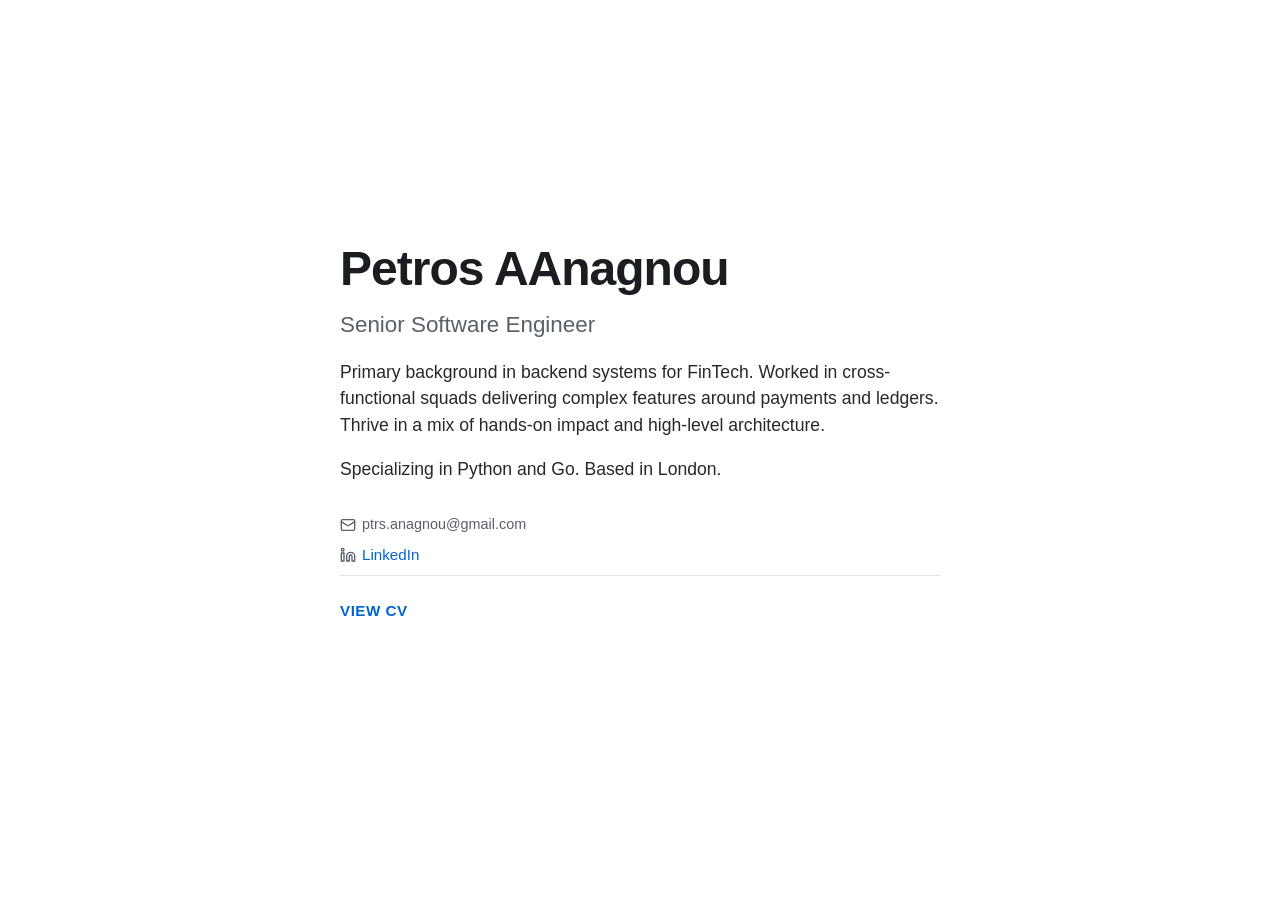
==== index.html @ 63329c26 "test" ====
<!DOCTYPE html>
<html lang="en">
<head>
    <meta charset="UTF-8">
    <meta name="viewport" content="width=device-width, initial-scale=1.0">
    <title>Petros Anagnou | Senior Software Engineer</title>
    <style>
        :root {
            --bg-color: #ffffff;
            --text-color: #24292e;
            --heading-color: #1a1d21;
            --accent-color: #0066cc;
            --border-color: #e1e4e8;
            --secondary-text: #586069;
            --max-width: 600px;
        }

        /* Prevent scrolling */
        html, body {
            height: 100%;
            margin: 0;
            padding: 0;
            overflow: hidden; 
        }

        body {
            font-family: -apple-system, BlinkMacSystemFont, "Segoe UI", Helvetica, Arial, sans-serif;
            line-height: 1.5;
            color: var(--text-color);
            background-color: var(--bg-color);
            display: flex;
            align-items: center;
            justify-content: center;
            text-rendering: optimizeLegibility;
        }

        main {
            max-width: var(--max-width);
            width: 90%;
            /* Vertical centering tweak */
            padding-bottom: 5vh; 
        }

        h1 {
            font-size: clamp(2rem, 8vw, 3rem); /* Responsive font size */
            margin: 0 0 0.2rem 0;
            color: var(--heading-color);
            letter-spacing: -1px;
        }

        .subtitle {
            font-size: clamp(1.1rem, 4vw, 1.4rem);
            color: var(--secondary-text);
            margin: 0 0 0.5rem 0;
            font-weight: 400;
        }

        .email {
            color: var(--secondary-text);
            font-size: 0.9rem;
            margin: 0 0 0.5rem 0;
            display: flex;
            align-items: center;
            gap: 6px;
        }

        .email svg {
            flex-shrink: 0;
        }

        .linkedin {
            color: var(--secondary-text);
            font-size: 0.9rem;
            margin: 0 0 0.5rem 0;
            display: flex;
            align-items: center;
            gap: 6px;
        }

        .linkedin svg {
            flex-shrink: 0;
        }

        .linkedin a {
            color: var(--accent-color);
            text-decoration: none;
            font-weight: 500;
        }

        .linkedin a:hover {
            color: var(--text-color);
            text-decoration: underline;
        }

        .description {
            font-size: clamp(1rem, 3vw, 1.1rem);
            margin-bottom: 2rem;
        }

        .description p {
            margin-bottom: 1rem;
        }

        .nav-links {
            display: flex;
            flex-wrap: wrap;
            gap: 25px;
            border-top: 1px solid var(--border-color);
            padding-top: 1.5rem;
        }

        a {
            color: var(--accent-color);
            text-decoration: none;
            font-weight: 500;
            font-size: 0.95rem;
            transition: color 0.2s ease;
        }

        a:hover {
            color: var(--text-color);
            text-decoration: underline;
        }

        .cv-link {
            font-weight: 700;
            text-transform: uppercase;
            letter-spacing: 0.5px;
        }

        /* Hide overflow only on desktop, allow it on very short mobile screens */
        @media (max-height: 450px) {
            html, body { overflow: auto; }
            body { align-items: flex-start; padding-top: 20px; }
        }
    </style>
</head>
<body>

<main>
    <h1>Petros AAnagnou</h1>
    <p class="subtitle">Senior Software Engineer</p>

    <section class="description">
        <p>
            Primary background in backend systems
            for FinTech. Worked in cross-functional squads delivering complex
            features around payments and ledgers. Thrive in a mix of hands-on
            impact and high-level architecture.        </p>
        <p>
            Specializing in Python and Go. Based in London.
        </p>
    </section>

    <p class="email">
        <svg xmlns="http://www.w3.org/2000/svg" width="16" height="16" viewBox="0 0 24 24" fill="none" stroke="currentColor" stroke-width="2" stroke-linecap="round" stroke-linejoin="round"><rect width="20" height="16" x="2" y="4" rx="2"/><path d="m22 7-8.97 5.7a1.94 1.94 0 0 1-2.06 0L2 7"/></svg>
        ptrs.anagnou@gmail.com
    </p>
    <p class="linkedin">
        <svg xmlns="http://www.w3.org/2000/svg" width="16" height="16" viewBox="0 0 24 24" fill="none" stroke="currentColor" stroke-width="2" stroke-linecap="round" stroke-linejoin="round"><path d="M16 8a6 6 0 0 1 6 6v7h-4v-7a2 2 0 0 0-2-2 2 2 0 0 0-2 2v7h-4v-7a6 6 0 0 1 6-6z"/><rect width="4" height="12" x="2" y="9"/><circle cx="4" cy="4" r="2"/></svg>
        <a href="https://www.linkedin.com/in/petros-anagnou-3a5a24148/" target="_blank">LinkedIn</a>
    </p>

    <nav class="nav-links">
        <a href="cv.html" class="cv-link">View CV</a>
    </nav>
</main>

</body>
</html>
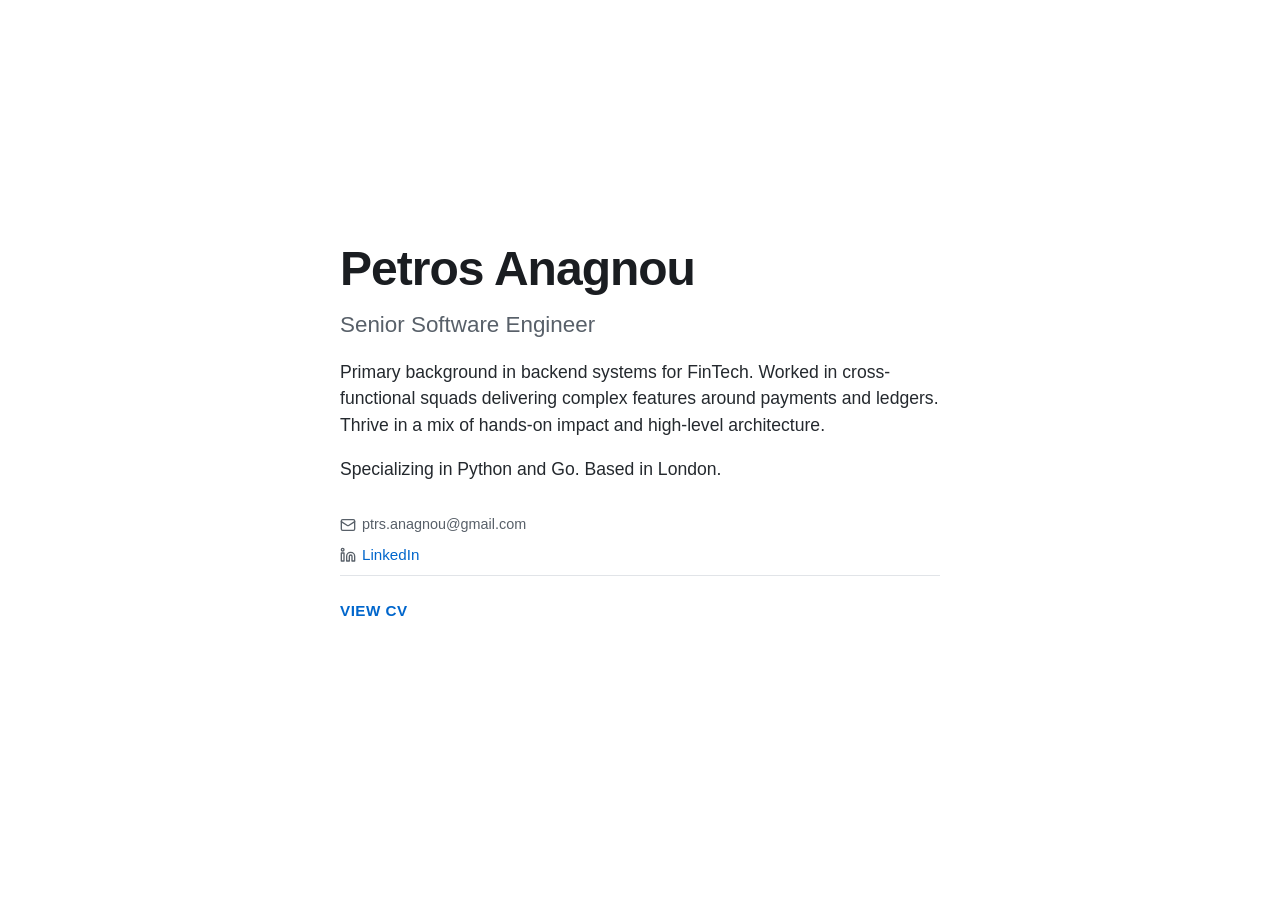
==== commit 2816bbed: "Revert "test" This reverts commit 63329c264737743bf85134c4fe7e9989e681fd12." ====
--- a/index.html
+++ b/index.html
@@ -138,7 +138,7 @@
 <body>
 
 <main>
-    <h1>Petros AAnagnou</h1>
+    <h1>Petros Anagnou</h1>
     <p class="subtitle">Senior Software Engineer</p>
 
     <section class="description">
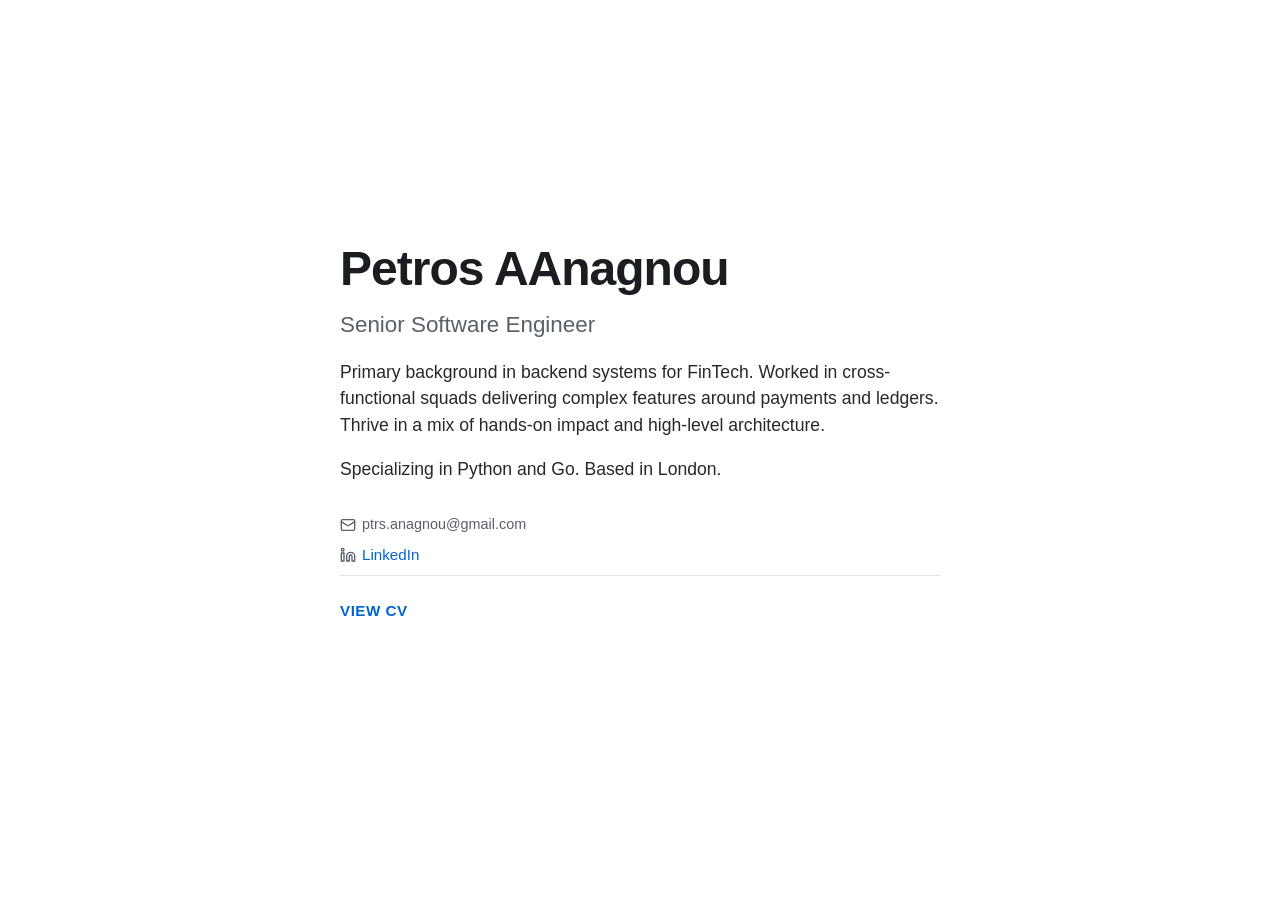
==== commit 962c1334: "Reapply "test" This reverts commit 2816bbed681fa879f0aeac3200eafba9171b012f." ====
--- a/index.html
+++ b/index.html
@@ -138,7 +138,7 @@
 <body>
 
 <main>
-    <h1>Petros Anagnou</h1>
+    <h1>Petros AAnagnou</h1>
     <p class="subtitle">Senior Software Engineer</p>
 
     <section class="description">
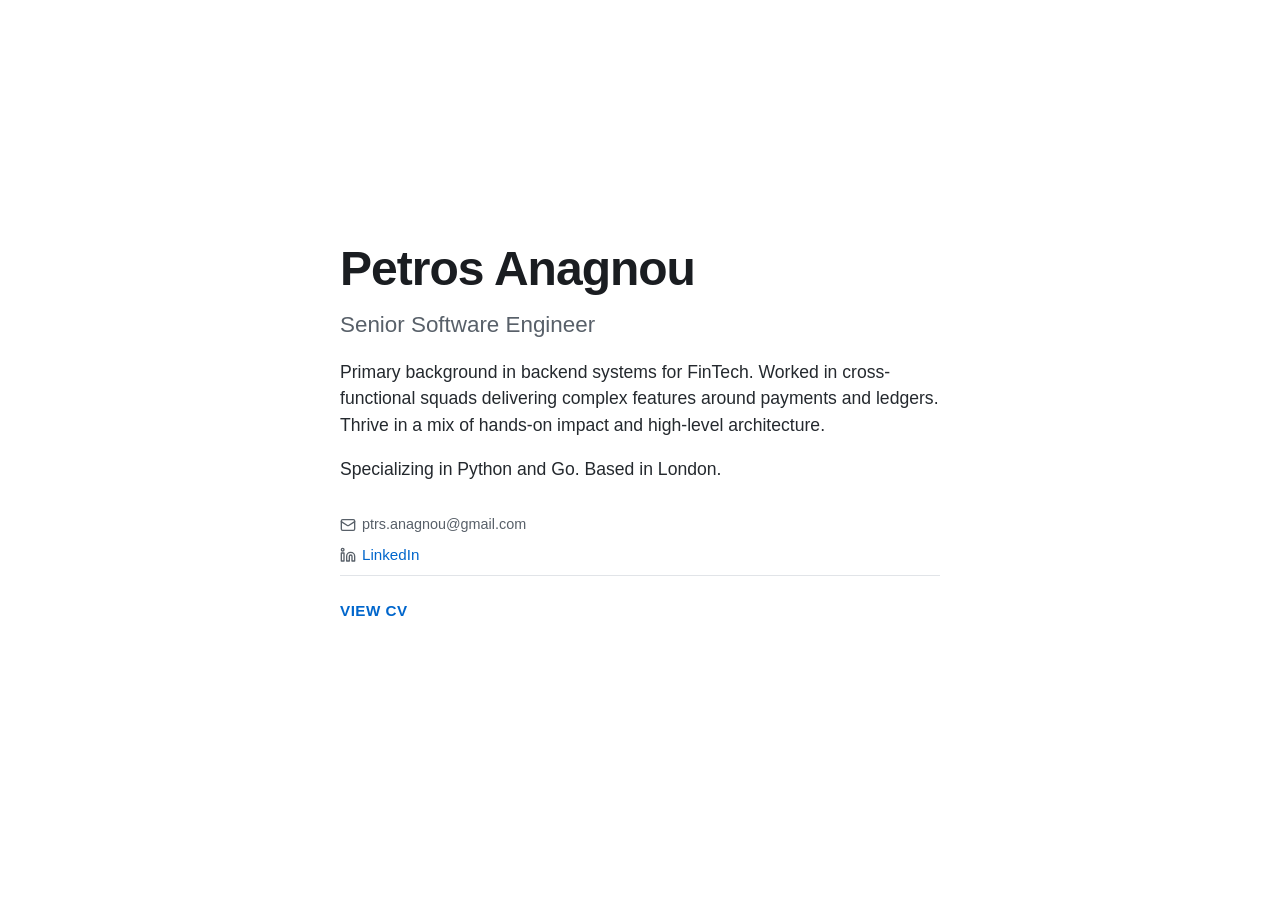
==== commit f589b328: "Revert "Reapply "test"" This reverts commit 962c133418ca8710c86428886aaecfdf4260e7f3." ====
--- a/index.html
+++ b/index.html
@@ -138,7 +138,7 @@
 <body>
 
 <main>
-    <h1>Petros AAnagnou</h1>
+    <h1>Petros Anagnou</h1>
     <p class="subtitle">Senior Software Engineer</p>
 
     <section class="description">
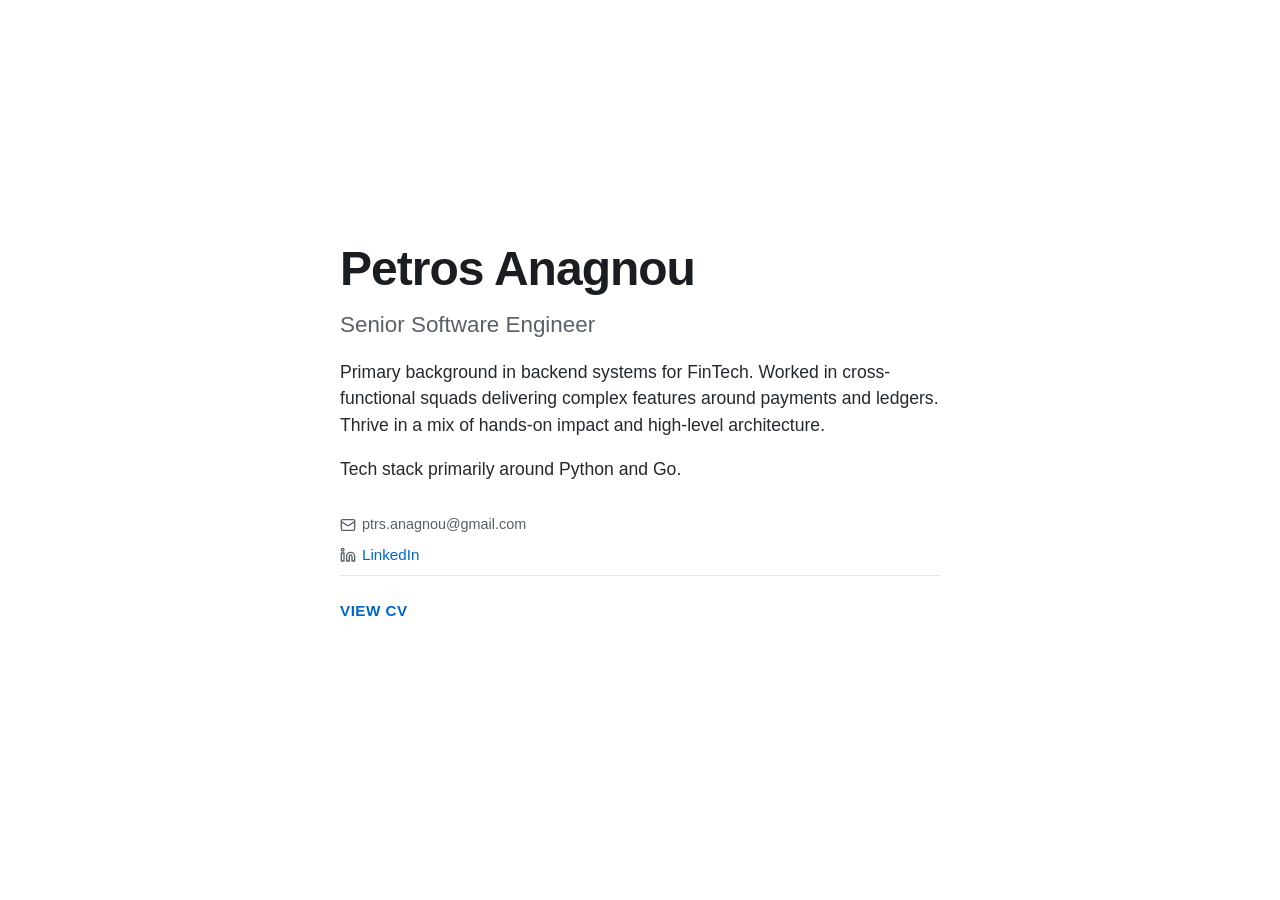
==== commit bb2c852a: "Add tech stack" ====
--- a/index.html
+++ b/index.html
@@ -148,7 +148,7 @@
             features around payments and ledgers. Thrive in a mix of hands-on
             impact and high-level architecture.        </p>
         <p>
-            Specializing in Python and Go. Based in London.
+            Tech stack primarily around Python and Go.
         </p>
     </section>
 
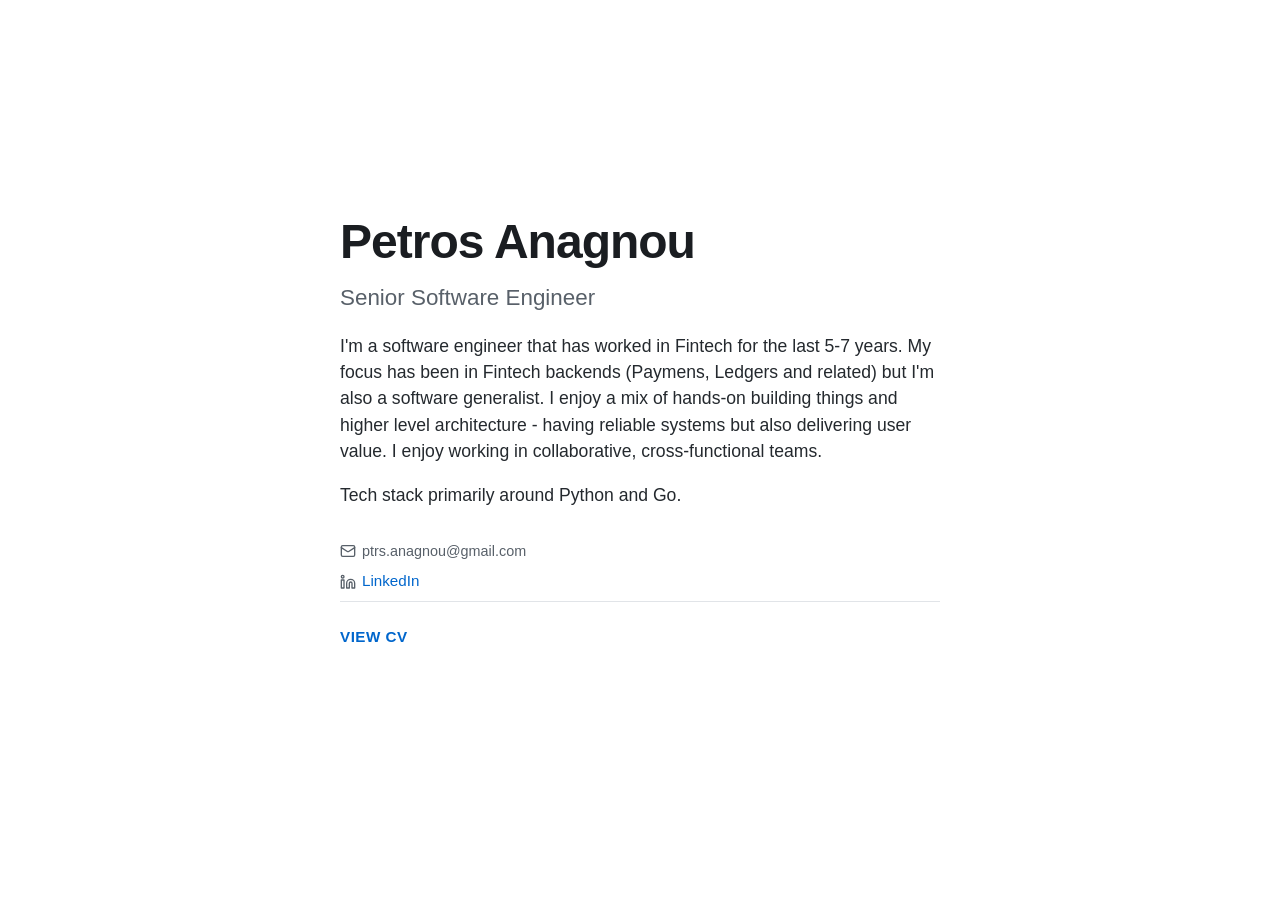
==== commit 081dad5f: "Change summary" ====
--- a/index.html
+++ b/index.html
@@ -143,10 +143,10 @@
 
     <section class="description">
         <p>
-            Primary background in backend systems
-            for FinTech. Worked in cross-functional squads delivering complex
-            features around payments and ledgers. Thrive in a mix of hands-on
-            impact and high-level architecture.        </p>
+	I'm a software engineer that has worked in Fintech for the last 5-7 years.
+My focus has been in Fintech backends (Paymens, Ledgers and related) but I'm also a software generalist.
+I enjoy a mix of hands-on building things and higher level architecture - having reliable systems but also delivering user value.
+I enjoy working in collaborative, cross-functional teams.
         <p>
             Tech stack primarily around Python and Go.
         </p>
@@ -167,4 +167,4 @@
 </main>
 
 </body>
-</html>+</html>
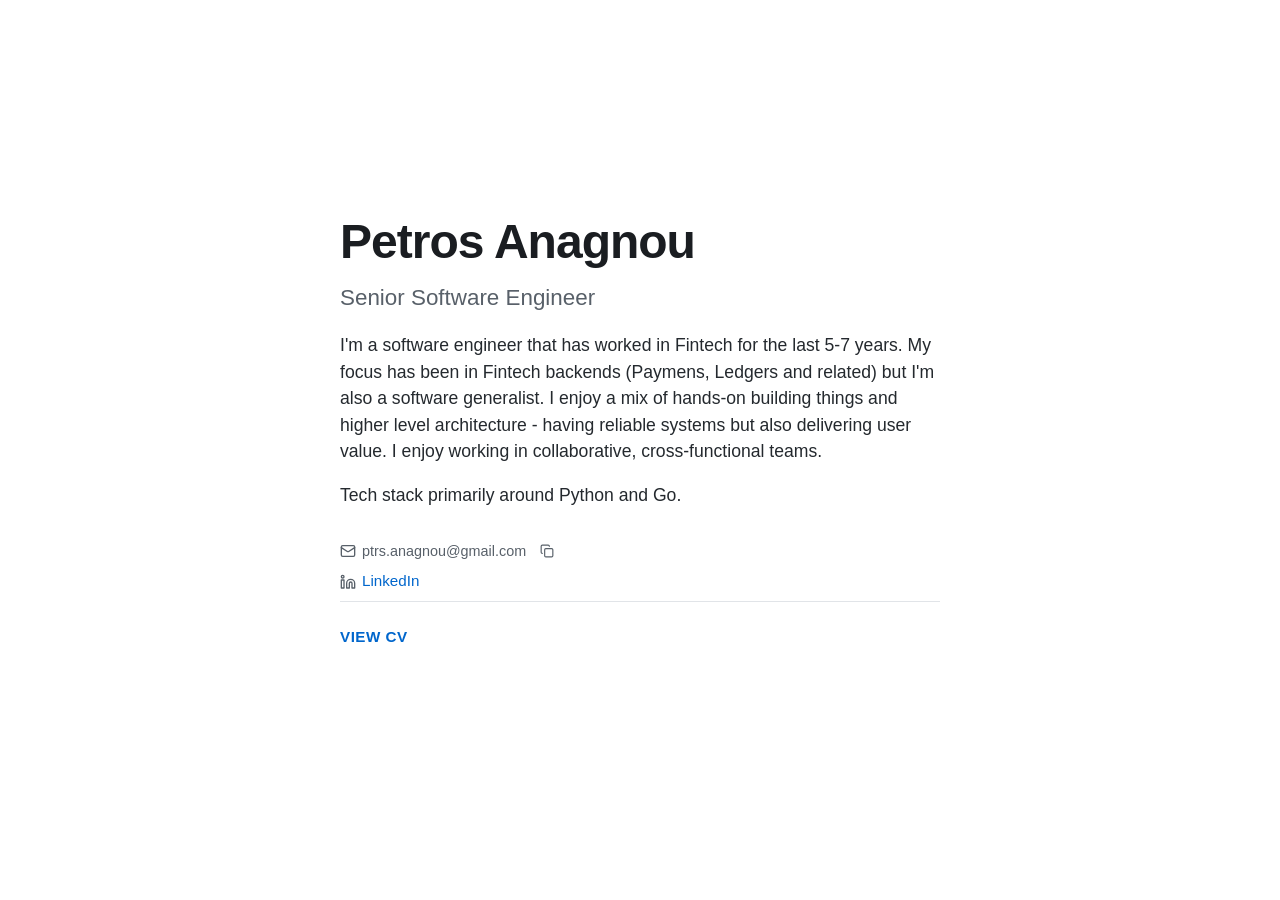
==== commit 4addb7e0: "Copy button" ====
--- a/index.html
+++ b/index.html
@@ -68,6 +68,28 @@
             flex-shrink: 0;
         }
 
+        .copy-btn {
+            background: none;
+            border: none;
+            cursor: pointer;
+            padding: 4px;
+            margin-left: 4px;
+            color: var(--secondary-text);
+            border-radius: 4px;
+            display: flex;
+            align-items: center;
+            transition: color 0.2s ease, background-color 0.2s ease;
+        }
+
+        .copy-btn:hover {
+            color: var(--text-color);
+            background-color: var(--border-color);
+        }
+
+        .copy-btn.copied {
+            color: #28a745;
+        }
+
         .linkedin {
             color: var(--secondary-text);
             font-size: 0.9rem;
@@ -154,7 +176,11 @@
 
     <p class="email">
         <svg xmlns="http://www.w3.org/2000/svg" width="16" height="16" viewBox="0 0 24 24" fill="none" stroke="currentColor" stroke-width="2" stroke-linecap="round" stroke-linejoin="round"><rect width="20" height="16" x="2" y="4" rx="2"/><path d="m22 7-8.97 5.7a1.94 1.94 0 0 1-2.06 0L2 7"/></svg>
-        ptrs.anagnou@gmail.com
+        <span id="email-text">ptrs.anagnou@gmail.com</span>
+        <button class="copy-btn" onclick="copyEmail()" aria-label="Copy email">
+            <svg id="copy-icon" xmlns="http://www.w3.org/2000/svg" width="14" height="14" viewBox="0 0 24 24" fill="none" stroke="currentColor" stroke-width="2" stroke-linecap="round" stroke-linejoin="round"><rect width="14" height="14" x="8" y="8" rx="2" ry="2"/><path d="M4 16c-1.1 0-2-.9-2-2V4c0-1.1.9-2 2-2h10c1.1 0 2 .9 2 2"/></svg>
+            <svg id="check-icon" style="display:none" xmlns="http://www.w3.org/2000/svg" width="14" height="14" viewBox="0 0 24 24" fill="none" stroke="currentColor" stroke-width="2" stroke-linecap="round" stroke-linejoin="round"><path d="M20 6 9 17l-5-5"/></svg>
+        </button>
     </p>
     <p class="linkedin">
         <svg xmlns="http://www.w3.org/2000/svg" width="16" height="16" viewBox="0 0 24 24" fill="none" stroke="currentColor" stroke-width="2" stroke-linecap="round" stroke-linejoin="round"><path d="M16 8a6 6 0 0 1 6 6v7h-4v-7a2 2 0 0 0-2-2 2 2 0 0 0-2 2v7h-4v-7a6 6 0 0 1 6-6z"/><rect width="4" height="12" x="2" y="9"/><circle cx="4" cy="4" r="2"/></svg>
@@ -166,5 +192,26 @@
     </nav>
 </main>
 
+<script>
+    function copyEmail() {
+        const email = 'ptrs.anagnou@gmail.com';
+        navigator.clipboard.writeText(email).then(() => {
+            const copyBtn = document.querySelector('.copy-btn');
+            const copyIcon = document.getElementById('copy-icon');
+            const checkIcon = document.getElementById('check-icon');
+            
+            copyBtn.classList.add('copied');
+            copyIcon.style.display = 'none';
+            checkIcon.style.display = 'block';
+            
+            setTimeout(() => {
+                copyBtn.classList.remove('copied');
+                copyIcon.style.display = 'block';
+                checkIcon.style.display = 'none';
+            }, 2000);
+        });
+    }
+</script>
+
 </body>
 </html>
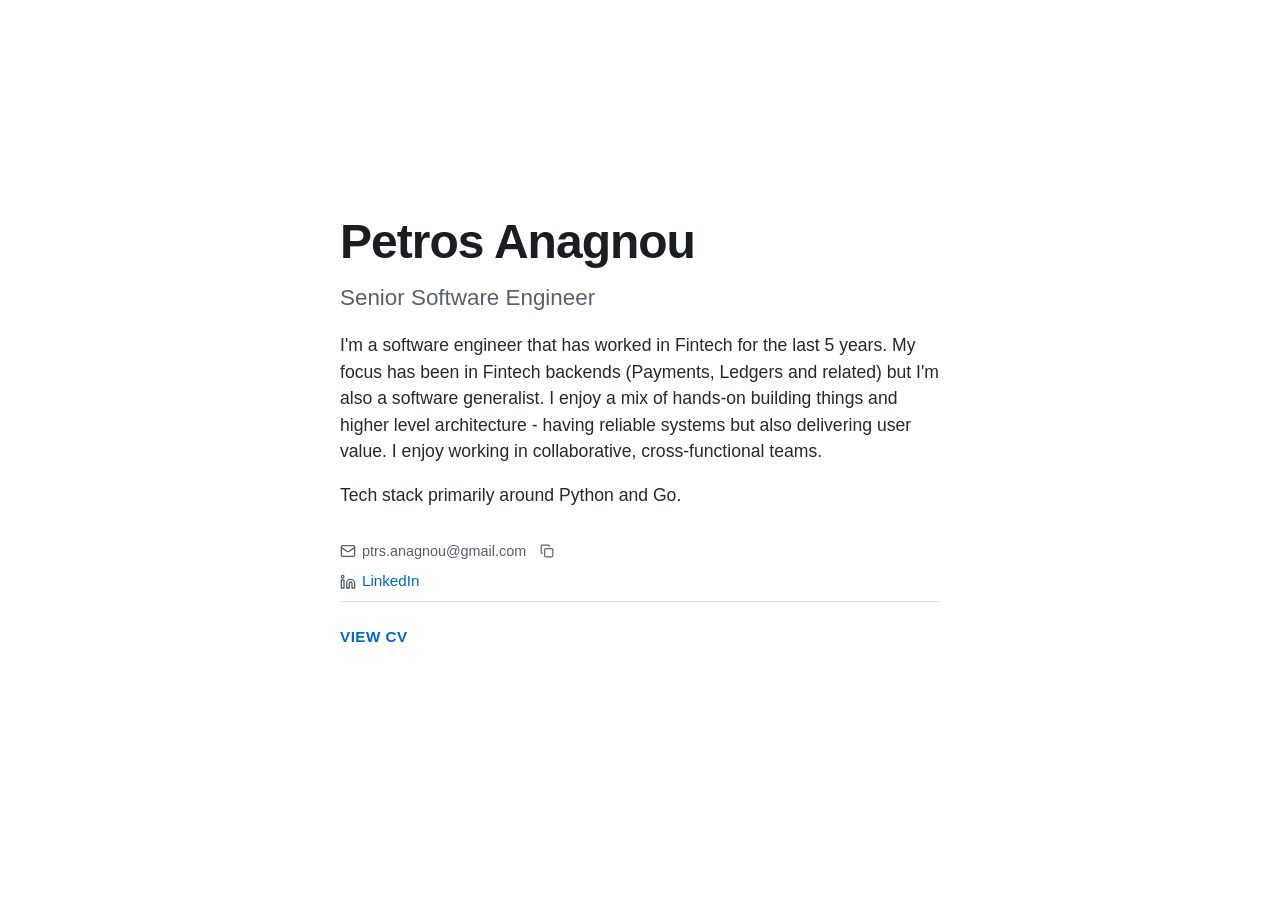
==== commit 4edd3dd5: "Typos and formatting" ====
--- a/index.html
+++ b/index.html
@@ -1,217 +1,289 @@
-<!DOCTYPE html>
+<!doctype html>
 <html lang="en">
-<head>
-    <meta charset="UTF-8">
-    <meta name="viewport" content="width=device-width, initial-scale=1.0">
-    <title>Petros Anagnou | Senior Software Engineer</title>
+  <head>
+    <meta charset="UTF-8" />
+    <meta name="viewport" content="width=device-width, initial-scale=1.0" />
+    <title>Petros Anagnou</title>
     <style>
-        :root {
-            --bg-color: #ffffff;
-            --text-color: #24292e;
-            --heading-color: #1a1d21;
-            --accent-color: #0066cc;
-            --border-color: #e1e4e8;
-            --secondary-text: #586069;
-            --max-width: 600px;
+      :root {
+        --bg-color: #ffffff;
+        --text-color: #24292e;
+        --heading-color: #1a1d21;
+        --accent-color: #0066cc;
+        --border-color: #e1e4e8;
+        --secondary-text: #586069;
+        --max-width: 600px;
+      }
+
+      /* Prevent scrolling */
+      html,
+      body {
+        height: 100%;
+        margin: 0;
+        padding: 0;
+        overflow: hidden;
+      }
+
+      body {
+        font-family:
+          -apple-system, BlinkMacSystemFont, "Segoe UI", Helvetica, Arial,
+          sans-serif;
+        line-height: 1.5;
+        color: var(--text-color);
+        background-color: var(--bg-color);
+        display: flex;
+        align-items: center;
+        justify-content: center;
+        text-rendering: optimizeLegibility;
+      }
+
+      main {
+        max-width: var(--max-width);
+        width: 90%;
+        /* Vertical centering tweak */
+        padding-bottom: 5vh;
+      }
+
+      h1 {
+        font-size: clamp(2rem, 8vw, 3rem); /* Responsive font size */
+        margin: 0 0 0.2rem 0;
+        color: var(--heading-color);
+        letter-spacing: -1px;
+      }
+
+      .subtitle {
+        font-size: clamp(1.1rem, 4vw, 1.4rem);
+        color: var(--secondary-text);
+        margin: 0 0 0.5rem 0;
+        font-weight: 400;
+      }
+
+      .email {
+        color: var(--secondary-text);
+        font-size: 0.9rem;
+        margin: 0 0 0.5rem 0;
+        display: flex;
+        align-items: center;
+        gap: 6px;
+      }
+
+      .email svg {
+        flex-shrink: 0;
+      }
+
+      .copy-btn {
+        background: none;
+        border: none;
+        cursor: pointer;
+        padding: 4px;
+        margin-left: 4px;
+        color: var(--secondary-text);
+        border-radius: 4px;
+        display: flex;
+        align-items: center;
+        transition:
+          color 0.2s ease,
+          background-color 0.2s ease;
+      }
+
+      .copy-btn:hover {
+        color: var(--text-color);
+        background-color: var(--border-color);
+      }
+
+      .copy-btn.copied {
+        color: #28a745;
+      }
+
+      .linkedin {
+        color: var(--secondary-text);
+        font-size: 0.9rem;
+        margin: 0 0 0.5rem 0;
+        display: flex;
+        align-items: center;
+        gap: 6px;
+      }
+
+      .linkedin svg {
+        flex-shrink: 0;
+      }
+
+      .linkedin a {
+        color: var(--accent-color);
+        text-decoration: none;
+        font-weight: 500;
+      }
+
+      .linkedin a:hover {
+        color: var(--text-color);
+        text-decoration: underline;
+      }
+
+      .description {
+        font-size: clamp(1rem, 3vw, 1.1rem);
+        margin-bottom: 2rem;
+      }
+
+      .description p {
+        margin-bottom: 1rem;
+      }
+
+      .nav-links {
+        display: flex;
+        flex-wrap: wrap;
+        gap: 25px;
+        border-top: 1px solid var(--border-color);
+        padding-top: 1.5rem;
+      }
+
+      a {
+        color: var(--accent-color);
+        text-decoration: none;
+        font-weight: 500;
+        font-size: 0.95rem;
+        transition: color 0.2s ease;
+      }
+
+      a:hover {
+        color: var(--text-color);
+        text-decoration: underline;
+      }
+
+      .cv-link {
+        font-weight: 700;
+        text-transform: uppercase;
+        letter-spacing: 0.5px;
+      }
+
+      /* Hide overflow only on desktop, allow it on very short mobile screens */
+      @media (max-height: 450px) {
+        html,
+        body {
+          overflow: auto;
         }
-
-        /* Prevent scrolling */
-        html, body {
-            height: 100%;
-            margin: 0;
-            padding: 0;
-            overflow: hidden; 
+        body {
+          align-items: flex-start;
+          padding-top: 20px;
         }
-
-        body {
-            font-family: -apple-system, BlinkMacSystemFont, "Segoe UI", Helvetica, Arial, sans-serif;
-            line-height: 1.5;
-            color: var(--text-color);
-            background-color: var(--bg-color);
-            display: flex;
-            align-items: center;
-            justify-content: center;
-            text-rendering: optimizeLegibility;
-        }
-
-        main {
-            max-width: var(--max-width);
-            width: 90%;
-            /* Vertical centering tweak */
-            padding-bottom: 5vh; 
-        }
-
-        h1 {
-            font-size: clamp(2rem, 8vw, 3rem); /* Responsive font size */
-            margin: 0 0 0.2rem 0;
-            color: var(--heading-color);
-            letter-spacing: -1px;
-        }
-
-        .subtitle {
-            font-size: clamp(1.1rem, 4vw, 1.4rem);
-            color: var(--secondary-text);
-            margin: 0 0 0.5rem 0;
-            font-weight: 400;
-        }
-
-        .email {
-            color: var(--secondary-text);
-            font-size: 0.9rem;
-            margin: 0 0 0.5rem 0;
-            display: flex;
-            align-items: center;
-            gap: 6px;
-        }
-
-        .email svg {
-            flex-shrink: 0;
-        }
-
-        .copy-btn {
-            background: none;
-            border: none;
-            cursor: pointer;
-            padding: 4px;
-            margin-left: 4px;
-            color: var(--secondary-text);
-            border-radius: 4px;
-            display: flex;
-            align-items: center;
-            transition: color 0.2s ease, background-color 0.2s ease;
-        }
-
-        .copy-btn:hover {
-            color: var(--text-color);
-            background-color: var(--border-color);
-        }
-
-        .copy-btn.copied {
-            color: #28a745;
-        }
-
-        .linkedin {
-            color: var(--secondary-text);
-            font-size: 0.9rem;
-            margin: 0 0 0.5rem 0;
-            display: flex;
-            align-items: center;
-            gap: 6px;
-        }
-
-        .linkedin svg {
-            flex-shrink: 0;
-        }
-
-        .linkedin a {
-            color: var(--accent-color);
-            text-decoration: none;
-            font-weight: 500;
-        }
-
-        .linkedin a:hover {
-            color: var(--text-color);
-            text-decoration: underline;
-        }
-
-        .description {
-            font-size: clamp(1rem, 3vw, 1.1rem);
-            margin-bottom: 2rem;
-        }
-
-        .description p {
-            margin-bottom: 1rem;
-        }
-
-        .nav-links {
-            display: flex;
-            flex-wrap: wrap;
-            gap: 25px;
-            border-top: 1px solid var(--border-color);
-            padding-top: 1.5rem;
-        }
-
-        a {
-            color: var(--accent-color);
-            text-decoration: none;
-            font-weight: 500;
-            font-size: 0.95rem;
-            transition: color 0.2s ease;
-        }
-
-        a:hover {
-            color: var(--text-color);
-            text-decoration: underline;
-        }
-
-        .cv-link {
-            font-weight: 700;
-            text-transform: uppercase;
-            letter-spacing: 0.5px;
-        }
-
-        /* Hide overflow only on desktop, allow it on very short mobile screens */
-        @media (max-height: 450px) {
-            html, body { overflow: auto; }
-            body { align-items: flex-start; padding-top: 20px; }
-        }
+      }
     </style>
-</head>
-<body>
-
-<main>
-    <h1>Petros Anagnou</h1>
-    <p class="subtitle">Senior Software Engineer</p>
-
-    <section class="description">
+  </head>
+  <body>
+    <main>
+      <h1>Petros Anagnou</h1>
+      <p class="subtitle">Senior Software Engineer</p>
+
+      <section class="description">
         <p>
-	I'm a software engineer that has worked in Fintech for the last 5-7 years.
-My focus has been in Fintech backends (Paymens, Ledgers and related) but I'm also a software generalist.
-I enjoy a mix of hands-on building things and higher level architecture - having reliable systems but also delivering user value.
-I enjoy working in collaborative, cross-functional teams.
-        <p>
-            Tech stack primarily around Python and Go.
+          I'm a software engineer that has worked in Fintech for the last 5
+          years. My focus has been in Fintech backends (Payments, Ledgers and
+          related) but I'm also a software generalist. I enjoy a mix of hands-on
+          building things and higher level architecture - having reliable
+          systems but also delivering user value. I enjoy working in
+          collaborative, cross-functional teams.
         </p>
-    </section>
-
-    <p class="email">
-        <svg xmlns="http://www.w3.org/2000/svg" width="16" height="16" viewBox="0 0 24 24" fill="none" stroke="currentColor" stroke-width="2" stroke-linecap="round" stroke-linejoin="round"><rect width="20" height="16" x="2" y="4" rx="2"/><path d="m22 7-8.97 5.7a1.94 1.94 0 0 1-2.06 0L2 7"/></svg>
+
+        <p>Tech stack primarily around Python and Go.</p>
+      </section>
+
+      <p class="email">
+        <svg
+          xmlns="http://www.w3.org/2000/svg"
+          width="16"
+          height="16"
+          viewBox="0 0 24 24"
+          fill="none"
+          stroke="currentColor"
+          stroke-width="2"
+          stroke-linecap="round"
+          stroke-linejoin="round"
+        >
+          <rect width="20" height="16" x="2" y="4" rx="2" />
+          <path d="m22 7-8.97 5.7a1.94 1.94 0 0 1-2.06 0L2 7" />
+        </svg>
         <span id="email-text">ptrs.anagnou@gmail.com</span>
         <button class="copy-btn" onclick="copyEmail()" aria-label="Copy email">
-            <svg id="copy-icon" xmlns="http://www.w3.org/2000/svg" width="14" height="14" viewBox="0 0 24 24" fill="none" stroke="currentColor" stroke-width="2" stroke-linecap="round" stroke-linejoin="round"><rect width="14" height="14" x="8" y="8" rx="2" ry="2"/><path d="M4 16c-1.1 0-2-.9-2-2V4c0-1.1.9-2 2-2h10c1.1 0 2 .9 2 2"/></svg>
-            <svg id="check-icon" style="display:none" xmlns="http://www.w3.org/2000/svg" width="14" height="14" viewBox="0 0 24 24" fill="none" stroke="currentColor" stroke-width="2" stroke-linecap="round" stroke-linejoin="round"><path d="M20 6 9 17l-5-5"/></svg>
+          <svg
+            id="copy-icon"
+            xmlns="http://www.w3.org/2000/svg"
+            width="14"
+            height="14"
+            viewBox="0 0 24 24"
+            fill="none"
+            stroke="currentColor"
+            stroke-width="2"
+            stroke-linecap="round"
+            stroke-linejoin="round"
+          >
+            <rect width="14" height="14" x="8" y="8" rx="2" ry="2" />
+            <path d="M4 16c-1.1 0-2-.9-2-2V4c0-1.1.9-2 2-2h10c1.1 0 2 .9 2 2" />
+          </svg>
+          <svg
+            id="check-icon"
+            style="display: none"
+            xmlns="http://www.w3.org/2000/svg"
+            width="14"
+            height="14"
+            viewBox="0 0 24 24"
+            fill="none"
+            stroke="currentColor"
+            stroke-width="2"
+            stroke-linecap="round"
+            stroke-linejoin="round"
+          >
+            <path d="M20 6 9 17l-5-5" />
+          </svg>
         </button>
-    </p>
-    <p class="linkedin">
-        <svg xmlns="http://www.w3.org/2000/svg" width="16" height="16" viewBox="0 0 24 24" fill="none" stroke="currentColor" stroke-width="2" stroke-linecap="round" stroke-linejoin="round"><path d="M16 8a6 6 0 0 1 6 6v7h-4v-7a2 2 0 0 0-2-2 2 2 0 0 0-2 2v7h-4v-7a6 6 0 0 1 6-6z"/><rect width="4" height="12" x="2" y="9"/><circle cx="4" cy="4" r="2"/></svg>
-        <a href="https://www.linkedin.com/in/petros-anagnou-3a5a24148/" target="_blank">LinkedIn</a>
-    </p>
-
-    <nav class="nav-links">
+      </p>
+      <p class="linkedin">
+        <svg
+          xmlns="http://www.w3.org/2000/svg"
+          width="16"
+          height="16"
+          viewBox="0 0 24 24"
+          fill="none"
+          stroke="currentColor"
+          stroke-width="2"
+          stroke-linecap="round"
+          stroke-linejoin="round"
+        >
+          <path
+            d="M16 8a6 6 0 0 1 6 6v7h-4v-7a2 2 0 0 0-2-2 2 2 0 0 0-2 2v7h-4v-7a6 6 0 0 1 6-6z"
+          />
+          <rect width="4" height="12" x="2" y="9" />
+          <circle cx="4" cy="4" r="2" />
+        </svg>
+        <a
+          href="https://www.linkedin.com/in/petros-anagnou-3a5a24148/"
+          target="_blank"
+          >LinkedIn</a
+        >
+      </p>
+
+      <nav class="nav-links">
         <a href="cv.html" class="cv-link">View CV</a>
-    </nav>
-</main>
-
-<script>
-    function copyEmail() {
-        const email = 'ptrs.anagnou@gmail.com';
+      </nav>
+    </main>
+
+    <script>
+      function copyEmail() {
+        const email = "ptrs.anagnou@gmail.com";
         navigator.clipboard.writeText(email).then(() => {
-            const copyBtn = document.querySelector('.copy-btn');
-            const copyIcon = document.getElementById('copy-icon');
-            const checkIcon = document.getElementById('check-icon');
-            
-            copyBtn.classList.add('copied');
-            copyIcon.style.display = 'none';
-            checkIcon.style.display = 'block';
-            
-            setTimeout(() => {
-                copyBtn.classList.remove('copied');
-                copyIcon.style.display = 'block';
-                checkIcon.style.display = 'none';
-            }, 2000);
+          const copyBtn = document.querySelector(".copy-btn");
+          const copyIcon = document.getElementById("copy-icon");
+          const checkIcon = document.getElementById("check-icon");
+
+          copyBtn.classList.add("copied");
+          copyIcon.style.display = "none";
+          checkIcon.style.display = "block";
+
+          setTimeout(() => {
+            copyBtn.classList.remove("copied");
+            copyIcon.style.display = "block";
+            checkIcon.style.display = "none";
+          }, 2000);
         });
-    }
-</script>
-
-</body>
+      }
+    </script>
+  </body>
 </html>
